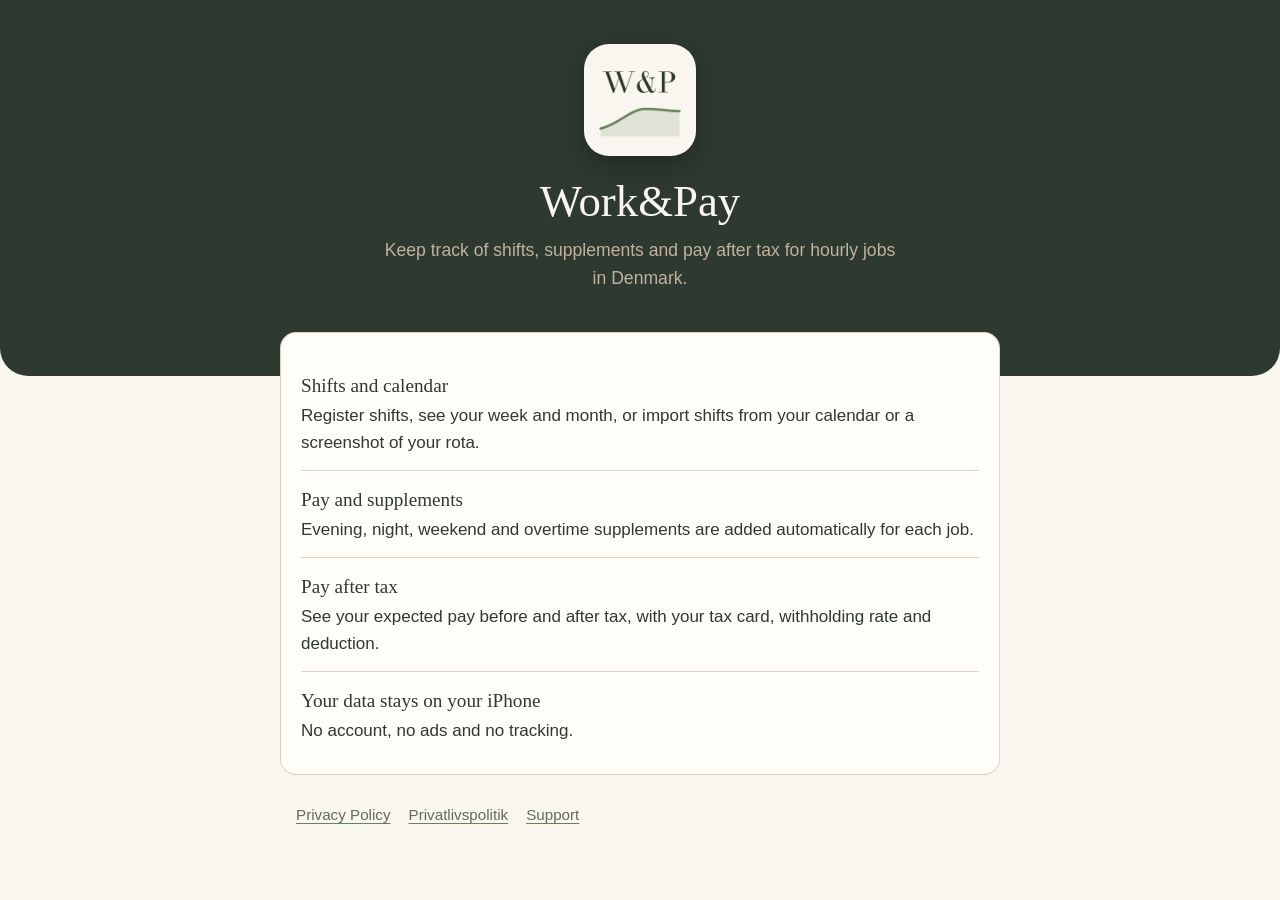
==== index.html @ e7a62817 "Privatlivspolitik og support-side til Work&Pay - Privatlivspolitik på engelsk og dansk ud fra Apples" ====
<!doctype html>
<html lang="en">
<head>
<meta charset="utf-8">
<meta name="viewport" content="width=device-width, initial-scale=1">
<title>Work&amp;Pay</title>
<meta name="description" content="Keep track of shifts, supplements and pay after tax for hourly jobs in Denmark. An iPhone app.">
<meta name="theme-color" content="#2e3a2f">
<link rel="icon" href="assets/favicon-32.png" type="image/png">
<link rel="apple-touch-icon" href="assets/apple-touch-icon.png">
<meta property="og:type" content="website">
<meta property="og:title" content="Work&amp;Pay">
<meta property="og:description" content="Keep track of shifts, supplements and pay after tax for hourly jobs in Denmark.">
<meta property="og:image" content="https://arthurhartelius.github.io/workandpay/assets/og-image.png">
<meta name="twitter:card" content="summary_large_image">
<link rel="stylesheet" href="style.css">
</head>
<body>
<header class="hero home">
<div class="hero-inner">
<img class="app-icon" src="assets/icon-256.png" alt="Work&amp;Pay app icon">
<h1>Work&amp;Pay</h1>
<p class="meta">Keep track of shifts, supplements and pay after tax for hourly jobs in Denmark.</p>
</div>
</header>

<div class="page">
<main class="card">
<ul class="features">
<li><strong>Shifts and calendar</strong>Register shifts, see your week and month, or import shifts from your calendar or a screenshot of your rota.</li>
<li><strong>Pay and supplements</strong>Evening, night, weekend and overtime supplements are added automatically for each job.</li>
<li><strong>Pay after tax</strong>See your expected pay before and after tax, with your tax card, withholding rate and deduction.</li>
<li><strong>Your data stays on your iPhone</strong>No account, no ads and no tracking.</li>
</ul>
</main>
</div>

<footer>
<nav>
<a href="privacy/">Privacy Policy</a>
<a href="privatliv/" hreflang="da" lang="da">Privatlivspolitik</a>
<a href="support/">Support</a>
</nav>
</footer>
</body>
</html>
---- style.css ----
/* Farverne er de samme som i appen (WorkAndPay/Design/Theme.swift).
   Kun systemskrifter og ingen eksterne filer: siden må ikke sende besøgendes IP-adresse videre til andre. */
:root {
  color-scheme: light dark;
  --bg: #f8f6ee;
  --card: #fffdf8;
  --border: rgba(217, 201, 178, 0.8);
  --text: #2e3a2f;
  --muted: #646a5c;
  --accent: #6b7f5b;
  --soft: #eef0e6;
  --hero: #2e3a2f;
  --on-hero: #f8f6ee;
  --on-hero-muted: #bfb39f;
  --action: #c96f4f;
  --on-action: #f8f6ee;
  --serif: ui-serif, "New York", Georgia, "Times New Roman", serif;
}
@media (prefers-color-scheme: dark) {
  :root {
    --bg: #1a221b;
    --card: #2e3a2f;
    --border: rgba(217, 201, 178, 0.16);
    --text: #f8f6ee;
    --muted: #bfb39f;
    --accent: #a3b78f;
    --soft: rgba(163, 183, 143, 0.12);
    --hero: #243328;
  }
}

* { box-sizing: border-box; }
body {
  margin: 0;
  background: var(--bg);
  color: var(--text);
  font: 17px/1.6 -apple-system, BlinkMacSystemFont, "Segoe UI", Roboto, Helvetica, Arial, sans-serif;
  -webkit-text-size-adjust: 100%;
}
a { color: inherit; text-decoration-color: var(--accent); text-underline-offset: 3px; }
a:hover { text-decoration-thickness: 2px; }

/* Den mørke top, som på appens Hjem-skærm */
.hero {
  background: var(--hero);
  color: var(--on-hero);
  border-radius: 0 0 28px 28px;
  padding: 16px 16px 76px;
}
.hero-inner { max-width: 720px; margin: 0 auto; }
.topbar { display: flex; justify-content: space-between; align-items: center; gap: 12px; }
.brand { display: flex; align-items: center; gap: 10px; text-decoration: none; font-family: var(--serif); font-size: 1.3rem; }
.brand img { width: 36px; height: 36px; border-radius: 8px; }
.pill {
  border: 1px solid rgba(248, 246, 238, 0.35);
  border-radius: 999px;
  padding: 4px 14px;
  text-decoration: none;
  font-size: 0.9rem;
  font-weight: 600;
}
.hero h1 { font-family: var(--serif); font-weight: 400; font-size: clamp(2rem, 7vw, 2.8rem); line-height: 1.15; margin: 44px 0 8px; }
.hero .meta { color: var(--on-hero-muted); margin: 0; }

/* Indholdet ligger i et kort hen over kanten af toppen */
.page { padding: 0 16px; }
.card {
  max-width: 720px;
  margin: -44px auto 0;
  background: var(--card);
  border: 1px solid var(--border);
  border-radius: 16px;
  padding: 8px 20px 12px;
  overflow-wrap: break-word; /* lange e-mailadresser må ikke gøre siden bredere end telefonen */
}
h2 { font-family: var(--serif); font-weight: 400; font-size: 1.45rem; line-height: 1.25; margin: 1.6em 0 0.4em; }
p, ul { margin: 0 0 1em; }
ul { padding-left: 1.2em; }
li { margin-bottom: 0.55em; }
.summary, .notice { background: var(--soft); border-radius: 12px; padding: 14px 16px; margin: 16px 0 1em; }
.notice { border-left: 4px solid var(--action); }
.summary p:last-child, .notice p:last-child { margin-bottom: 0; }

.button {
  display: inline-block;
  background: var(--action);
  color: var(--on-action);
  font-weight: 700;
  font-size: 1.2rem;
  padding: 12px 24px;
  border-radius: 999px;
  text-decoration: none;
  margin: 4px 0 6px;
}
.address { color: var(--muted); margin-bottom: 1.4em; user-select: all; }

footer { max-width: 720px; margin: 28px auto 40px; padding: 0 16px; color: var(--muted); font-size: 0.95rem; }
footer nav { display: flex; flex-wrap: wrap; gap: 6px 18px; }

/* Forsiden */
.home { text-align: center; padding-bottom: 84px; }
.home .app-icon { width: 112px; height: 112px; border-radius: 25px; margin: 28px auto 0; display: block; box-shadow: 0 8px 28px rgba(0, 0, 0, 0.3); }
.home h1 { margin-top: 20px; }
.home .meta { max-width: 30em; margin: 0 auto; font-size: 1.1rem; }
.features { list-style: none; padding: 0; margin: 16px 0 4px; }
.features li { padding: 14px 0; border-bottom: 1px solid var(--border); margin: 0; }
.features li:last-child { border-bottom: 0; }
.features strong { display: block; font-family: var(--serif); font-weight: 400; font-size: 1.2rem; }
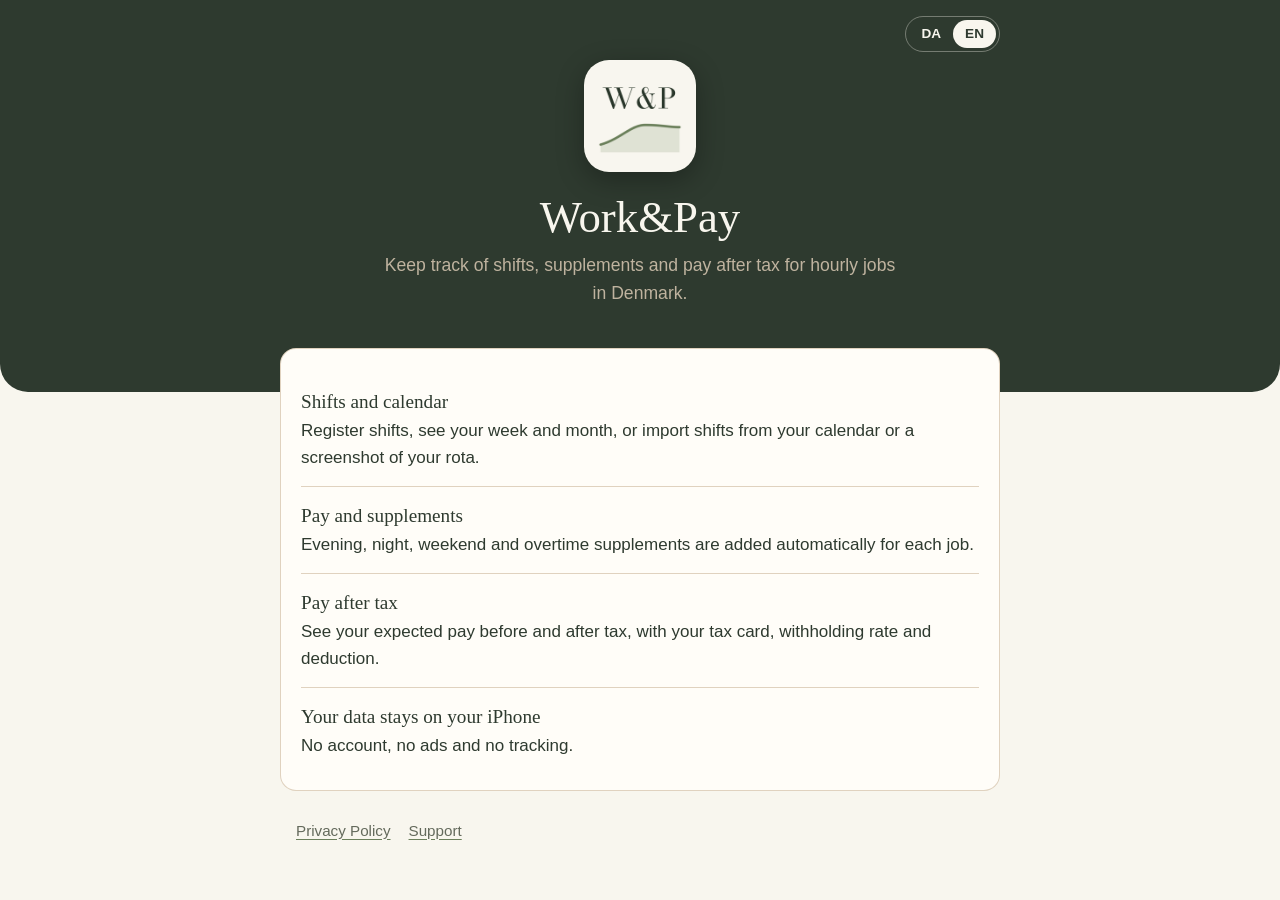
==== commit 0ae3ec36: "DA/EN-knap og hver side på sit eget sprog - Knappen øverst til højre skifter til samme side på det a" ====
--- a/index.html
+++ b/index.html
@@ -13,11 +13,15 @@
 <meta property="og:description" content="Keep track of shifts, supplements and pay after tax for hourly jobs in Denmark.">
 <meta property="og:image" content="https://arthurhartelius.github.io/workandpay/assets/og-image.png">
 <meta name="twitter:card" content="summary_large_image">
+<link rel="alternate" hreflang="da" href="da/">
 <link rel="stylesheet" href="style.css">
 </head>
 <body>
 <header class="hero home">
 <div class="hero-inner">
+<div class="topbar">
+<nav class="lang-switch" aria-label="Language"><a href="da/" hreflang="da" lang="da" aria-label="Dansk">DA</a><span aria-current="page" aria-label="English">EN</span></nav>
+</div>
 <img class="app-icon" src="assets/icon-256.png" alt="Work&amp;Pay app icon">
 <h1>Work&amp;Pay</h1>
 <p class="meta">Keep track of shifts, supplements and pay after tax for hourly jobs in Denmark.</p>
@@ -38,7 +42,6 @@
 <footer>
 <nav>
 <a href="privacy/">Privacy Policy</a>
-<a href="privatliv/" hreflang="da" lang="da">Privatlivspolitik</a>
 <a href="support/">Support</a>
 </nav>
 </footer>
--- a/style.css
+++ b/style.css
@@ -51,14 +51,22 @@
 .topbar { display: flex; justify-content: space-between; align-items: center; gap: 12px; }
 .brand { display: flex; align-items: center; gap: 10px; text-decoration: none; font-family: var(--serif); font-size: 1.3rem; }
 .brand img { width: 36px; height: 36px; border-radius: 8px; }
-.pill {
+/* DA/EN-knap: det valgte sprog er fremhævet, det andet er et link til samme side på det sprog */
+.lang-switch {
+  display: inline-flex;
+  margin-left: auto;
   border: 1px solid rgba(248, 246, 238, 0.35);
   border-radius: 999px;
-  padding: 4px 14px;
+  padding: 3px;
+}
+.lang-switch a, .lang-switch span {
+  padding: 3px 12px;
+  border-radius: 999px;
+  font-size: 0.85rem;
+  font-weight: 600;
   text-decoration: none;
-  font-size: 0.9rem;
-  font-weight: 600;
 }
+.lang-switch span { background: var(--on-hero); color: var(--hero); }
 .hero h1 { font-family: var(--serif); font-weight: 400; font-size: clamp(2rem, 7vw, 2.8rem); line-height: 1.15; margin: 44px 0 8px; }
 .hero .meta { color: var(--on-hero-muted); margin: 0; }
 
@@ -99,7 +107,7 @@
 
 /* Forsiden */
 .home { text-align: center; padding-bottom: 84px; }
-.home .app-icon { width: 112px; height: 112px; border-radius: 25px; margin: 28px auto 0; display: block; box-shadow: 0 8px 28px rgba(0, 0, 0, 0.3); }
+.home .app-icon { width: 112px; height: 112px; border-radius: 25px; margin: 8px auto 0; display: block; box-shadow: 0 8px 28px rgba(0, 0, 0, 0.3); }
 .home h1 { margin-top: 20px; }
 .home .meta { max-width: 30em; margin: 0 auto; font-size: 1.1rem; }
 .features { list-style: none; padding: 0; margin: 16px 0 4px; }
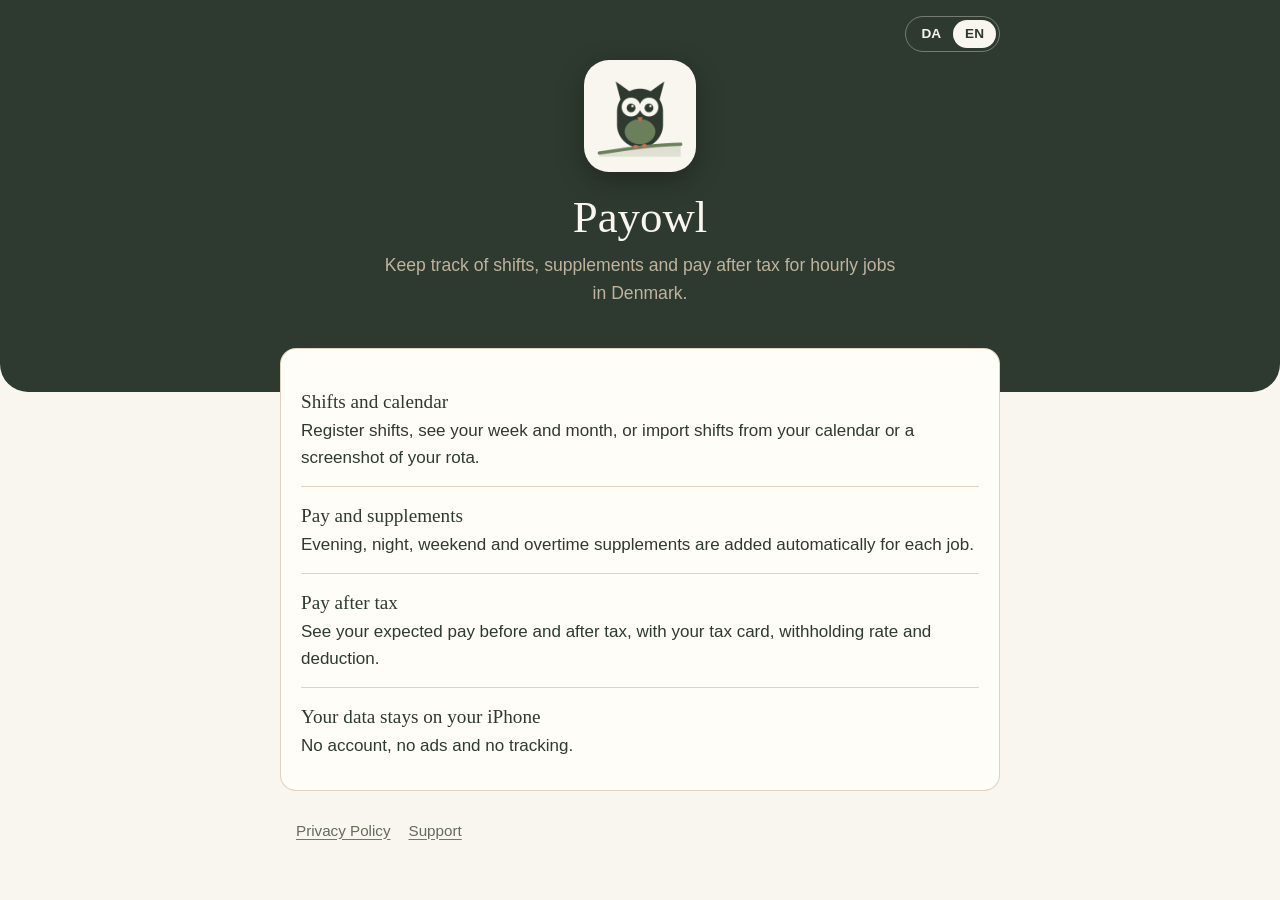
==== commit 22da3739: "Omdøb hjemmesiden til Payowl med nyt ugle-ikon Tekster, links og adresse (/payowl/) passer til appen" ====
--- a/index.html
+++ b/index.html
@@ -3,15 +3,15 @@
 <head>
 <meta charset="utf-8">
 <meta name="viewport" content="width=device-width, initial-scale=1">
-<title>Work&amp;Pay</title>
+<title>Payowl</title>
 <meta name="description" content="Keep track of shifts, supplements and pay after tax for hourly jobs in Denmark. An iPhone app.">
 <meta name="theme-color" content="#2e3a2f">
 <link rel="icon" href="assets/favicon-32.png" type="image/png">
 <link rel="apple-touch-icon" href="assets/apple-touch-icon.png">
 <meta property="og:type" content="website">
-<meta property="og:title" content="Work&amp;Pay">
+<meta property="og:title" content="Payowl">
 <meta property="og:description" content="Keep track of shifts, supplements and pay after tax for hourly jobs in Denmark.">
-<meta property="og:image" content="https://arthurhartelius.github.io/workandpay/assets/og-image.png">
+<meta property="og:image" content="https://arthurhartelius.github.io/payowl/assets/og-image.png">
 <meta name="twitter:card" content="summary_large_image">
 <link rel="alternate" hreflang="da" href="da/">
 <link rel="stylesheet" href="style.css">
@@ -22,8 +22,8 @@
 <div class="topbar">
 <nav class="lang-switch" aria-label="Language"><a href="da/" hreflang="da" lang="da" aria-label="Dansk">DA</a><span aria-current="page" aria-label="English">EN</span></nav>
 </div>
-<img class="app-icon" src="assets/icon-256.png" alt="Work&amp;Pay app icon">
-<h1>Work&amp;Pay</h1>
+<img class="app-icon" src="assets/icon-256.png" alt="Payowl app icon">
+<h1>Payowl</h1>
 <p class="meta">Keep track of shifts, supplements and pay after tax for hourly jobs in Denmark.</p>
 </div>
 </header>
--- a/style.css
+++ b/style.css
@@ -1,4 +1,4 @@
-/* Farverne er de samme som i appen (WorkAndPay/Design/Theme.swift).
+/* Farverne er de samme som i appen (Payowl/Design/Theme.swift).
    Kun systemskrifter og ingen eksterne filer: siden må ikke sende besøgendes IP-adresse videre til andre. */
 :root {
   color-scheme: light dark;
